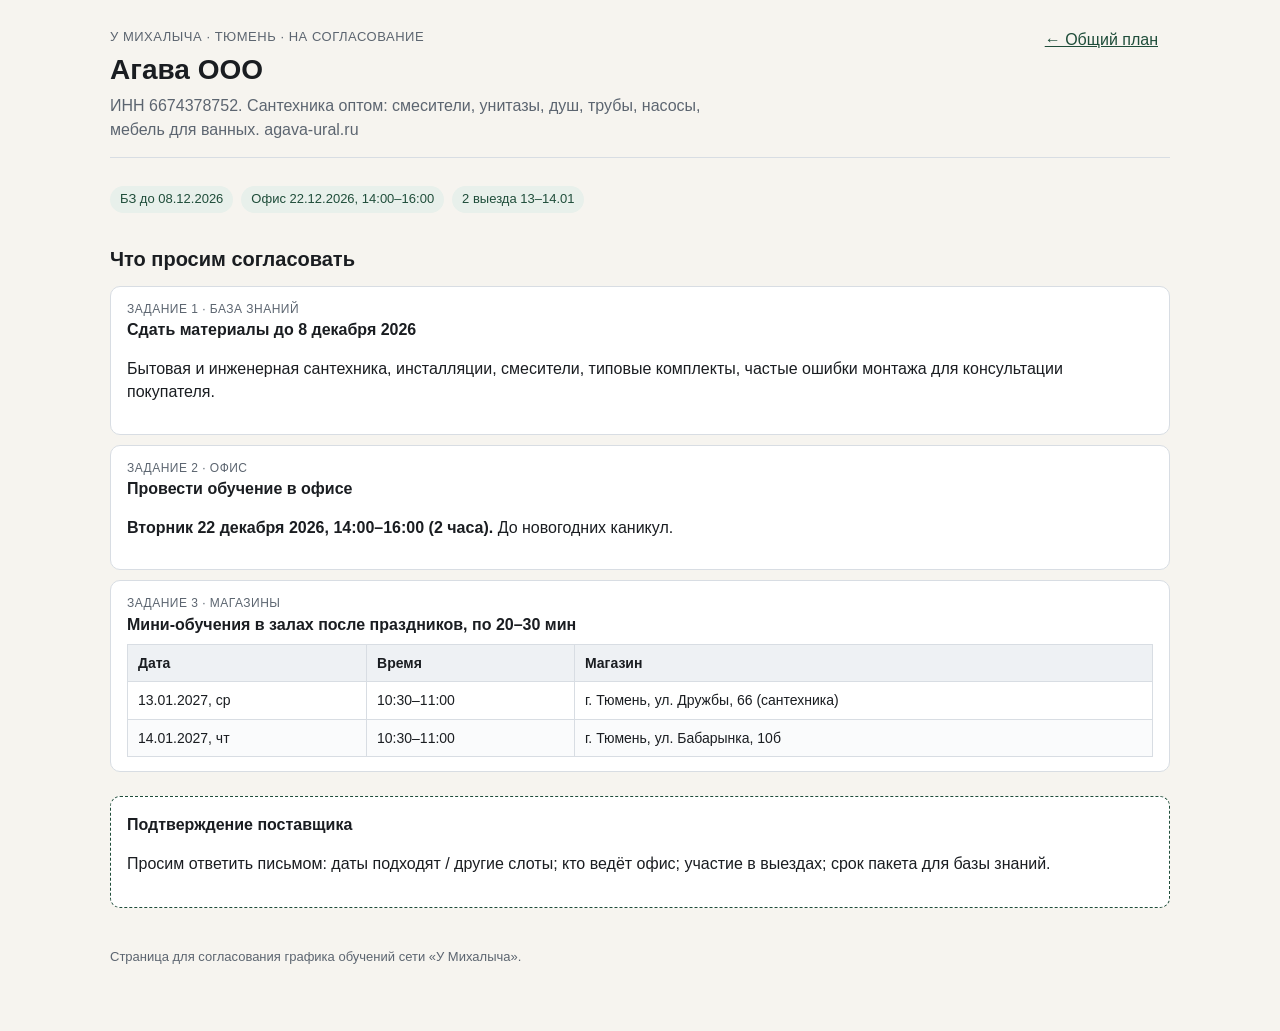
==== p/agava.html @ 8e2c7572 "Публикуем план обучений поставщиков для согласования. Общий календарь и отдельные страницы по каждой" ====
<!DOCTYPE html>
<html lang="ru">
<head>
  <meta charset="utf-8">
  <meta name="viewport" content="width=device-width, initial-scale=1">
  <title>На согласование — Агава</title>
  <link rel="stylesheet" href="../css/style.css">
</head>
<body>
  <div class="wrap">
    <header class="site">
      <div>
        <p class="brand">У Михалыча · Тюмень · на согласование</p>
        <h1>Агава ООО</h1>
        <p class="lede">ИНН 6674378752. Сантехника оптом: смесители, унитазы, душ, трубы, насосы, мебель для ванных. agava-ural.ru</p>
      </div>
      <nav><a href="../index.html">← Общий план</a></nav>
    </header>
    <div class="pills">
      <span class="pill">БЗ до 08.12.2026</span>
      <span class="pill">Офис 22.12.2026, 14:00–16:00</span>
      <span class="pill">2 выезда 13–14.01</span>
    </div>
    <h2>Что просим согласовать</h2>
    <div class="task">
      <div class="n">Задание 1 · база знаний</div>
      <h3>Сдать материалы до 8 декабря 2026</h3>
      <p>Бытовая и инженерная сантехника, инсталляции, смесители, типовые комплекты, частые ошибки монтажа для консультации покупателя.</p>
    </div>
    <div class="task">
      <div class="n">Задание 2 · офис</div>
      <h3>Провести обучение в офисе</h3>
      <p><strong>Вторник 22 декабря 2026, 14:00–16:00 (2 часа).</strong> До новогодних каникул.</p>
    </div>
    <div class="task">
      <div class="n">Задание 3 · магазины</div>
      <h3>Мини-обучения в залах после праздников, по 20–30 мин</h3>
      <table>
        <thead><tr><th>Дата</th><th>Время</th><th>Магазин</th></tr></thead>
        <tbody>
          <tr><td>13.01.2027, ср</td><td>10:30–11:00</td><td>г. Тюмень, ул. Дружбы, 66 (сантехника)</td></tr>
          <tr><td>14.01.2027, чт</td><td>10:30–11:00</td><td>г. Тюмень, ул. Бабарынка, 10б</td></tr>
        </tbody>
      </table>
    </div>
    <div class="ok">
      <h3>Подтверждение поставщика</h3>
      <p>Просим ответить письмом: даты подходят / другие слоты; кто ведёт офис; участие в выездах; срок пакета для базы знаний.</p>
    </div>
    <footer>Страница для согласования графика обучений сети «У Михалыча».</footer>
  </div>
</body>
</html>
---- css/style.css ----
:root {
  --ink: #1a1d21;
  --muted: #5c6570;
  --line: #d8dde3;
  --paper: #f6f4ef;
  --card: #fff;
  --accent: #1f4d3a;
  --accent-soft: #e8f0eb;
  --warn: #8a5a12;
}

* { box-sizing: border-box; }
html { scroll-behavior: smooth; }
body {
  margin: 0;
  font-family: "Segoe UI", "Noto Sans", Arial, sans-serif;
  color: var(--ink);
  background: var(--paper);
  line-height: 1.45;
}

a { color: var(--accent); }
a:hover { text-decoration: none; }

.wrap {
  max-width: 1100px;
  margin: 0 auto;
  padding: 28px 20px 64px;
}

header.site {
  display: flex;
  justify-content: space-between;
  align-items: flex-start;
  gap: 16px;
  margin-bottom: 28px;
  padding-bottom: 16px;
  border-bottom: 1px solid var(--line);
}

.brand {
  font-size: 13px;
  letter-spacing: 0.04em;
  text-transform: uppercase;
  color: var(--muted);
  margin: 0 0 6px;
}

h1 { margin: 0 0 8px; font-size: 28px; line-height: 1.2; }
h2 { margin: 32px 0 12px; font-size: 20px; }
h3 { margin: 0 0 8px; font-size: 16px; }

.lede { color: var(--muted); margin: 0; max-width: 70ch; }

.pills { display: flex; flex-wrap: wrap; gap: 8px; }
.pill {
  display: inline-block;
  background: var(--accent-soft);
  color: var(--accent);
  border-radius: 999px;
  padding: 4px 10px;
  font-size: 13px;
  text-decoration: none;
}

.stats {
  display: grid;
  grid-template-columns: repeat(4, 1fr);
  gap: 12px;
  margin: 24px 0;
}
.stat {
  background: var(--card);
  border: 1px solid var(--line);
  border-radius: 10px;
  padding: 14px 16px;
}
.stat b { display: block; font-size: 22px; }
.stat span { color: var(--muted); font-size: 13px; }

.note {
  background: var(--accent-soft);
  border-left: 3px solid var(--accent);
  padding: 12px 14px;
  border-radius: 0 8px 8px 0;
}

table {
  width: 100%;
  border-collapse: collapse;
  background: var(--card);
  font-size: 14px;
}
th, td {
  border: 1px solid var(--line);
  padding: 8px 10px;
  text-align: left;
  vertical-align: top;
}
th { background: #eef1f4; font-weight: 600; }
tr:nth-child(even) td { background: #fafbfc; }

.grid {
  display: grid;
  grid-template-columns: repeat(auto-fill, minmax(260px, 1fr));
  gap: 12px;
}
.card {
  background: var(--card);
  border: 1px solid var(--line);
  border-radius: 10px;
  padding: 14px 16px;
  text-decoration: none;
  color: inherit;
  display: block;
}
.card:hover { border-color: var(--accent); }
.card .meta { color: var(--muted); font-size: 13px; margin: 0 0 8px; }

.task {
  background: var(--card);
  border: 1px solid var(--line);
  border-radius: 10px;
  padding: 14px 16px;
  margin: 10px 0;
}
.task .n {
  font-size: 12px;
  text-transform: uppercase;
  letter-spacing: 0.04em;
  color: var(--muted);
}
.ok {
  margin-top: 24px;
  padding: 16px;
  border: 1px dashed var(--accent);
  border-radius: 10px;
  background: #fff;
}

footer {
  margin-top: 40px;
  color: var(--muted);
  font-size: 13px;
}

nav a { margin-right: 12px; }

@media (max-width: 800px) {
  .stats { grid-template-columns: 1fr 1fr; }
  header.site { flex-direction: column; }
}

@media print {
  body { background: #fff; }
  .wrap { max-width: none; padding: 0; }
  a { color: inherit; text-decoration: none; }
  .card, .task, .stat { break-inside: avoid; }
}
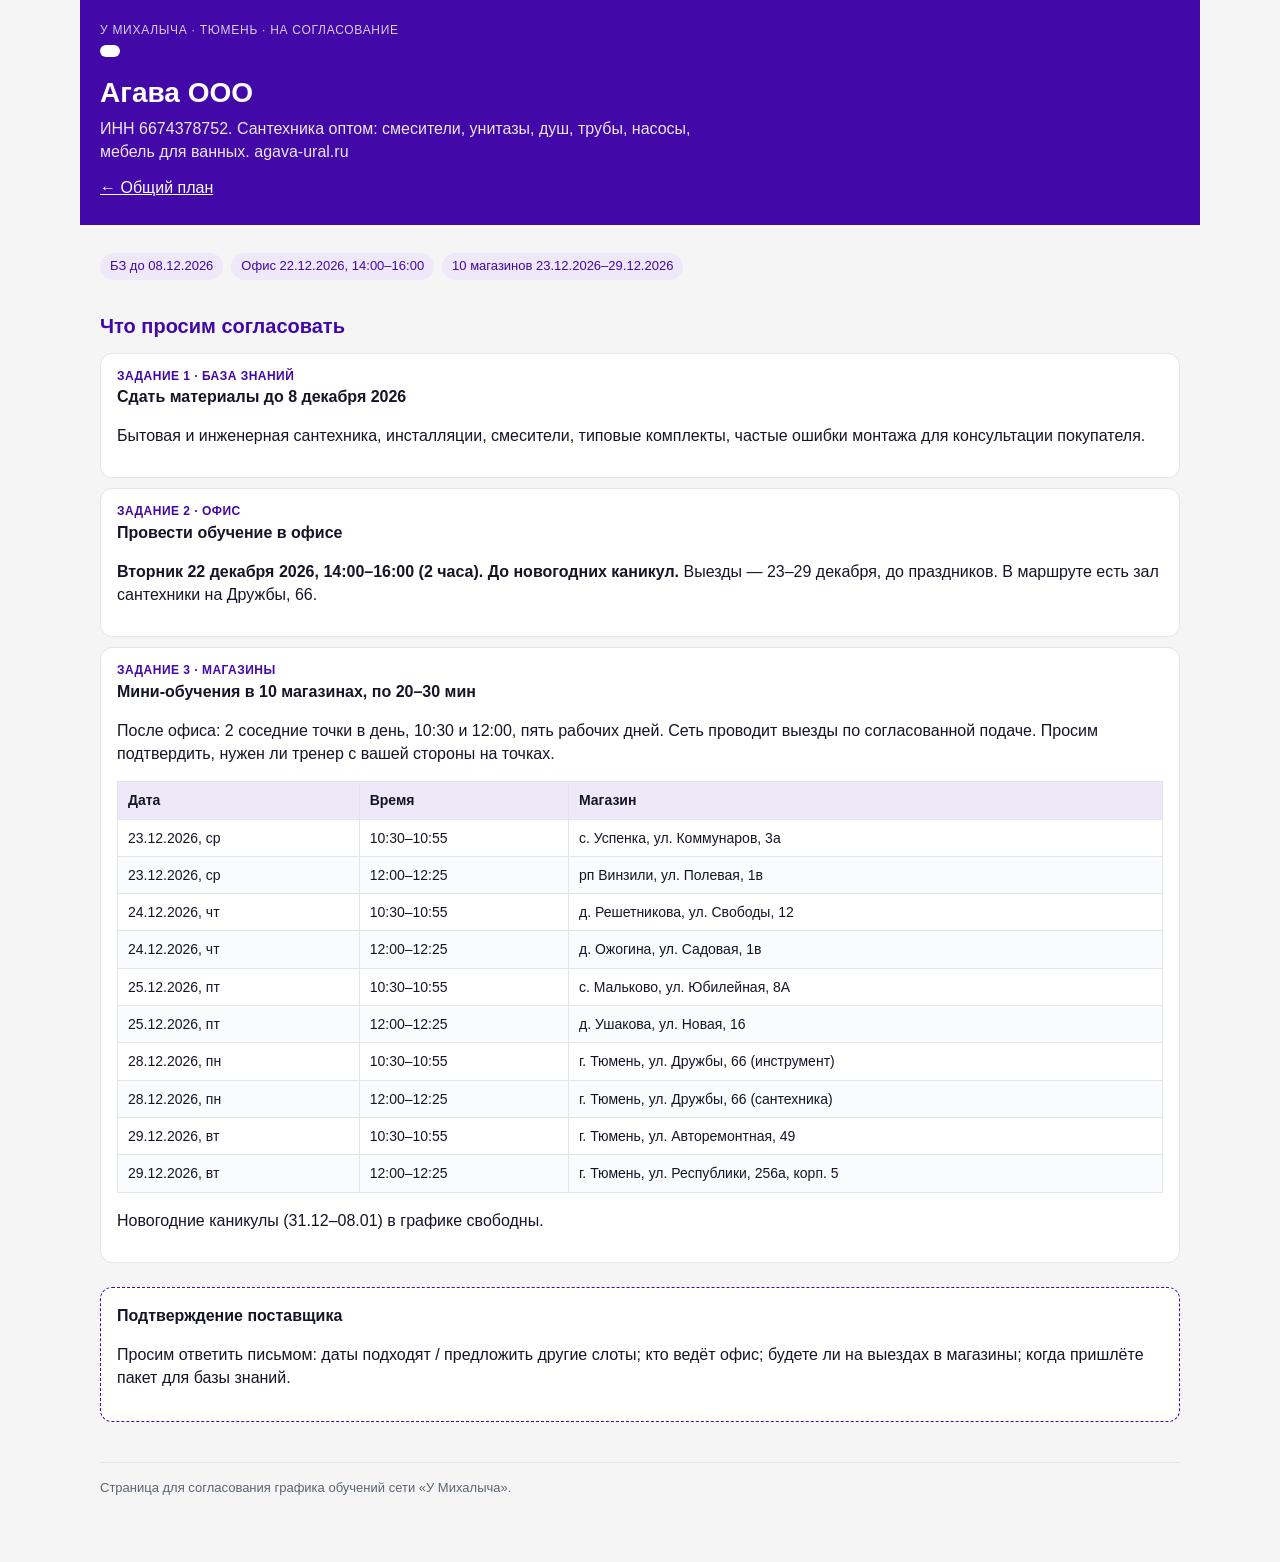
==== commit 73e2d64c: "Расширяем выезды: минимум 10 магазинов на каждого поставщика и брендовое оформление страниц. Co-auth" ====
--- a/p/agava.html
+++ b/p/agava.html
@@ -6,21 +6,22 @@
   <title>На согласование — Агава</title>
   <link rel="stylesheet" href="../css/style.css">
 </head>
-<body>
+<body class="theme-agava">
   <div class="wrap">
-    <header class="site">
-      <div>
-        <p class="brand">У Михалыча · Тюмень · на согласование</p>
-        <h1>Агава ООО</h1>
-        <p class="lede">ИНН 6674378752. Сантехника оптом: смесители, унитазы, душ, трубы, насосы, мебель для ванных. agava-ural.ru</p>
-      </div>
-      <nav><a href="../index.html">← Общий план</a></nav>
-    </header>
+    <div class="page-hero">
+      <p class="eyebrow">У Михалыча · Тюмень · на согласование</p>
+      <img class="logo-mark" src="../img/agava.svg" alt="">
+      <h1>Агава ООО</h1>
+      <p class="lede">ИНН 6674378752. Сантехника оптом: смесители, унитазы, душ, трубы, насосы, мебель для ванных. agava-ural.ru</p>
+      <p style="margin:12px 0 0"><a href="../index.html">← Общий план</a></p>
+    </div>
+
     <div class="pills">
       <span class="pill">БЗ до 08.12.2026</span>
       <span class="pill">Офис 22.12.2026, 14:00–16:00</span>
-      <span class="pill">2 выезда 13–14.01</span>
+      <span class="pill">10 магазинов 23.12.2026–29.12.2026</span>
     </div>
+
     <h2>Что просим согласовать</h2>
     <div class="task">
       <div class="n">Задание 1 · база знаний</div>
@@ -30,22 +31,33 @@
     <div class="task">
       <div class="n">Задание 2 · офис</div>
       <h3>Провести обучение в офисе</h3>
-      <p><strong>Вторник 22 декабря 2026, 14:00–16:00 (2 часа).</strong> До новогодних каникул.</p>
+      <p><strong>Вторник 22 декабря 2026, 14:00–16:00 (2 часа). До новогодних каникул.</strong> Выезды — 23–29 декабря, до праздников. В маршруте есть зал сантехники на Дружбы, 66.</p>
     </div>
     <div class="task">
       <div class="n">Задание 3 · магазины</div>
-      <h3>Мини-обучения в залах после праздников, по 20–30 мин</h3>
+      <h3>Мини-обучения в 10 магазинах, по 20–30 мин</h3>
+      <p>После офиса: 2 соседние точки в день, 10:30 и 12:00, пять рабочих дней. Сеть проводит выезды по согласованной подаче. Просим подтвердить, нужен ли тренер с вашей стороны на точках.</p>
       <table>
         <thead><tr><th>Дата</th><th>Время</th><th>Магазин</th></tr></thead>
         <tbody>
-          <tr><td>13.01.2027, ср</td><td>10:30–11:00</td><td>г. Тюмень, ул. Дружбы, 66 (сантехника)</td></tr>
-          <tr><td>14.01.2027, чт</td><td>10:30–11:00</td><td>г. Тюмень, ул. Бабарынка, 10б</td></tr>
+          <tr><td>23.12.2026, ср</td><td>10:30–10:55</td><td>с. Успенка, ул. Коммунаров, 3а</td></tr>
+          <tr><td>23.12.2026, ср</td><td>12:00–12:25</td><td>рп Винзили, ул. Полевая, 1в</td></tr>
+          <tr><td>24.12.2026, чт</td><td>10:30–10:55</td><td>д. Решетникова, ул. Свободы, 12</td></tr>
+          <tr><td>24.12.2026, чт</td><td>12:00–12:25</td><td>д. Ожогина, ул. Садовая, 1в</td></tr>
+          <tr><td>25.12.2026, пт</td><td>10:30–10:55</td><td>с. Мальково, ул. Юбилейная, 8А</td></tr>
+          <tr><td>25.12.2026, пт</td><td>12:00–12:25</td><td>д. Ушакова, ул. Новая, 16</td></tr>
+          <tr><td>28.12.2026, пн</td><td>10:30–10:55</td><td>г. Тюмень, ул. Дружбы, 66 (инструмент)</td></tr>
+          <tr><td>28.12.2026, пн</td><td>12:00–12:25</td><td>г. Тюмень, ул. Дружбы, 66 (сантехника)</td></tr>
+          <tr><td>29.12.2026, вт</td><td>10:30–10:55</td><td>г. Тюмень, ул. Авторемонтная, 49</td></tr>
+          <tr><td>29.12.2026, вт</td><td>12:00–12:25</td><td>г. Тюмень, ул. Республики, 256а, корп. 5</td></tr>
         </tbody>
       </table>
+      <p>Новогодние каникулы (31.12–08.01) в графике свободны.</p>
     </div>
+
     <div class="ok">
       <h3>Подтверждение поставщика</h3>
-      <p>Просим ответить письмом: даты подходят / другие слоты; кто ведёт офис; участие в выездах; срок пакета для базы знаний.</p>
+      <p>Просим ответить письмом: даты подходят / предложить другие слоты; кто ведёт офис; будете ли на выездах в магазины; когда пришлёте пакет для базы знаний.</p>
     </div>
     <footer>Страница для согласования графика обучений сети «У Михалыча».</footer>
   </div>
--- a/css/style.css
+++ b/css/style.css
@@ -1,12 +1,17 @@
 :root {
-  --ink: #1a1d21;
+  --um-purple: #4208a8;
+  --um-green: #33b062;
+  --um-orange: #fd6114;
+  --ink: #151528;
   --muted: #5c6570;
-  --line: #d8dde3;
-  --paper: #f6f4ef;
+  --line: #e2e5ea;
+  --paper: #f5f5f6;
   --card: #fff;
-  --accent: #1f4d3a;
-  --accent-soft: #e8f0eb;
-  --warn: #8a5a12;
+  --brand: #4208a8;
+  --brand-2: #33b062;
+  --brand-ink: #151528;
+  --brand-soft: #eee8f8;
+  --header-fg: #fff;
 }
 
 * { box-sizing: border-box; }
@@ -19,13 +24,35 @@
   line-height: 1.45;
 }
 
-a { color: var(--accent); }
+a { color: var(--brand); }
 a:hover { text-decoration: none; }
 
 .wrap {
-  max-width: 1100px;
+  max-width: 1120px;
   margin: 0 auto;
-  padding: 28px 20px 64px;
+  padding: 0 20px 64px;
+}
+
+.topbar {
+  background: var(--um-purple);
+  color: #fff;
+  margin: 0 -20px 28px;
+  padding: 16px 20px;
+  display: flex;
+  justify-content: space-between;
+  align-items: center;
+  gap: 16px;
+}
+.topbar a { color: #fff; }
+.topbar .logo {
+  height: 44px;
+  width: auto;
+  display: block;
+}
+.topbar .tag {
+  font-size: 13px;
+  opacity: 0.9;
+  text-align: right;
 }
 
 header.site {
@@ -33,30 +60,40 @@
   justify-content: space-between;
   align-items: flex-start;
   gap: 16px;
-  margin-bottom: 28px;
-  padding-bottom: 16px;
-  border-bottom: 1px solid var(--line);
-}
-
-.brand {
-  font-size: 13px;
-  letter-spacing: 0.04em;
+  margin-bottom: 24px;
+}
+
+.brand-row {
+  display: flex;
+  align-items: center;
+  gap: 16px;
+  margin-bottom: 10px;
+}
+.brand-row img, .brand-row svg {
+  height: 44px;
+  width: auto;
+  max-width: 280px;
+  display: block;
+}
+.eyebrow {
+  font-size: 12px;
+  letter-spacing: 0.06em;
   text-transform: uppercase;
   color: var(--muted);
   margin: 0 0 6px;
 }
 
 h1 { margin: 0 0 8px; font-size: 28px; line-height: 1.2; }
-h2 { margin: 32px 0 12px; font-size: 20px; }
+h2 { margin: 32px 0 12px; font-size: 20px; color: var(--brand); }
 h3 { margin: 0 0 8px; font-size: 16px; }
 
-.lede { color: var(--muted); margin: 0; max-width: 70ch; }
+.lede { color: var(--muted); margin: 0; max-width: 72ch; }
 
 .pills { display: flex; flex-wrap: wrap; gap: 8px; }
 .pill {
   display: inline-block;
-  background: var(--accent-soft);
-  color: var(--accent);
+  background: var(--brand-soft);
+  color: var(--brand);
   border-radius: 999px;
   padding: 4px 10px;
   font-size: 13px;
@@ -72,15 +109,16 @@
 .stat {
   background: var(--card);
   border: 1px solid var(--line);
-  border-radius: 10px;
+  border-radius: 12px;
   padding: 14px 16px;
-}
-.stat b { display: block; font-size: 22px; }
+  border-top: 3px solid var(--um-green);
+}
+.stat b { display: block; font-size: 22px; color: var(--um-purple); }
 .stat span { color: var(--muted); font-size: 13px; }
 
 .note {
-  background: var(--accent-soft);
-  border-left: 3px solid var(--accent);
+  background: var(--brand-soft);
+  border-left: 4px solid var(--brand);
   padding: 12px 14px;
   border-radius: 0 8px 8px 0;
 }
@@ -97,7 +135,7 @@
   text-align: left;
   vertical-align: top;
 }
-th { background: #eef1f4; font-weight: 600; }
+th { background: var(--brand-soft); font-weight: 600; color: var(--brand-ink); }
 tr:nth-child(even) td { background: #fafbfc; }
 
 .grid {
@@ -108,19 +146,21 @@
 .card {
   background: var(--card);
   border: 1px solid var(--line);
-  border-radius: 10px;
+  border-radius: 12px;
   padding: 14px 16px;
   text-decoration: none;
   color: inherit;
   display: block;
-}
-.card:hover { border-color: var(--accent); }
+  border-top: 3px solid var(--um-green);
+}
+.card:hover { border-color: var(--um-purple); box-shadow: 0 6px 18px rgba(66, 8, 168, 0.08); }
 .card .meta { color: var(--muted); font-size: 13px; margin: 0 0 8px; }
+.card h3 { color: var(--um-purple); }
 
 .task {
   background: var(--card);
   border: 1px solid var(--line);
-  border-radius: 10px;
+  border-radius: 12px;
   padding: 14px 16px;
   margin: 10px 0;
 }
@@ -128,13 +168,14 @@
   font-size: 12px;
   text-transform: uppercase;
   letter-spacing: 0.04em;
-  color: var(--muted);
+  color: var(--brand);
+  font-weight: 600;
 }
 .ok {
   margin-top: 24px;
   padding: 16px;
-  border: 1px dashed var(--accent);
-  border-radius: 10px;
+  border: 1px dashed var(--brand);
+  border-radius: 12px;
   background: #fff;
 }
 
@@ -142,18 +183,60 @@
   margin-top: 40px;
   color: var(--muted);
   font-size: 13px;
+  padding-top: 16px;
+  border-top: 1px solid var(--line);
 }
 
 nav a { margin-right: 12px; }
+
+/* Supplier themes */
+body.theme-greenworks { --brand: #00A651; --brand-2: #003D2C; --brand-soft: #e5f6ee; }
+body.theme-tikkurila { --brand: #C93F37; --brand-2: #303136; --brand-soft: #f8eceb; }
+body.theme-knipex { --brand: #CC2229; --brand-2: #1a365d; --brand-soft: #f8e8e9; }
+body.theme-dulux { --brand: #1F1E70; --brand-2: #2aa3d9; --brand-soft: #e8eaf6; }
+body.theme-trio { --brand: #E87722; --brand-2: #1A1A1A; --brand-soft: #f8eee6; }
+body.theme-esab { --brand: #111111; --brand-2: #F8EE00; --brand-soft: #f4f4e6; }
+body.theme-arrows { --brand: #4208a8; --brand-2: #33b062; --brand-soft: #eee8f8; }
+body.theme-agava { --brand: #4208a8; --brand-2: #33b062; --brand-soft: #eee8f8; }
+body.theme-rusgeocom { --brand: #4208a8; --brand-2: #33b062; --brand-soft: #eee8f8; }
+body.theme-elbin { --brand: #4208a8; --brand-2: #33b062; --brand-soft: #eee8f8; }
+body.theme-onemoto { --brand: #111111; --brand-2: #F5C518; --brand-soft: #f7f3e0; }
+
+body.theme-esab h2, body.theme-onemoto h2 { color: var(--brand); }
+body.theme-esab .pill { background: #111; color: #F8EE00; }
+body.theme-onemoto .pill { background: #111; color: #F5C518; }
+
+.page-hero {
+  background: var(--brand);
+  color: #fff;
+  margin: 0 -20px 28px;
+  padding: 22px 20px 26px;
+}
+.page-hero a { color: #fff; }
+.page-hero .eyebrow { color: rgba(255,255,255,.8); }
+.page-hero .lede { color: rgba(255,255,255,.9); }
+.page-hero h1 { color: #fff; }
+.page-hero .logo-mark {
+  height: 48px;
+  max-width: 320px;
+  width: auto;
+  background: #fff;
+  border-radius: 8px;
+  padding: 6px 10px;
+  margin-bottom: 12px;
+}
+.page-hero.dark-logo .logo-mark { background: #111; }
 
 @media (max-width: 800px) {
   .stats { grid-template-columns: 1fr 1fr; }
-  header.site { flex-direction: column; }
+  header.site, .topbar { flex-direction: column; align-items: flex-start; }
+  .topbar .tag { text-align: left; }
 }
 
 @media print {
   body { background: #fff; }
   .wrap { max-width: none; padding: 0; }
+  .topbar, .page-hero { margin: 0 0 16px; }
   a { color: inherit; text-decoration: none; }
   .card, .task, .stat { break-inside: avoid; }
 }
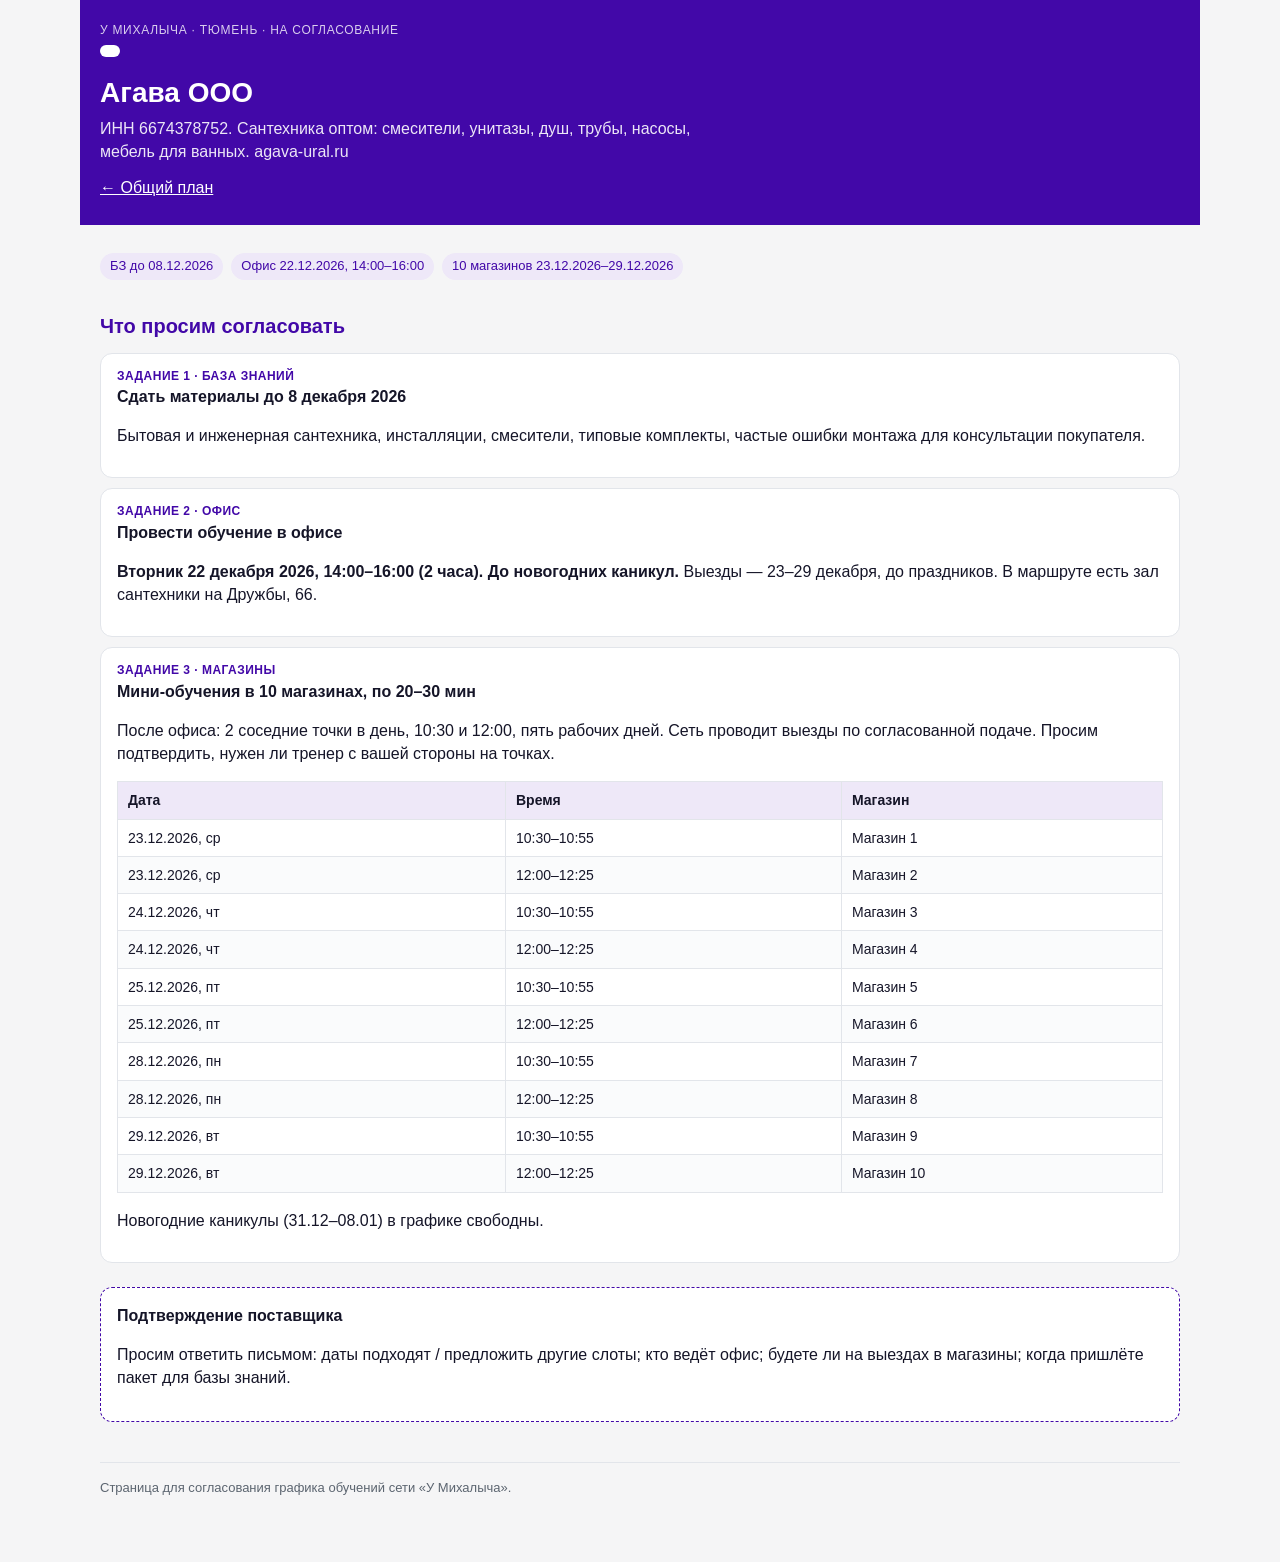
==== commit 4cfafe39: "Скрываем адреса магазинов в графиках и убираем календарь выездов с общей страницы. Co-authored-by: C" ====
--- a/p/agava.html
+++ b/p/agava.html
@@ -40,16 +40,16 @@
       <table>
         <thead><tr><th>Дата</th><th>Время</th><th>Магазин</th></tr></thead>
         <tbody>
-          <tr><td>23.12.2026, ср</td><td>10:30–10:55</td><td>с. Успенка, ул. Коммунаров, 3а</td></tr>
-          <tr><td>23.12.2026, ср</td><td>12:00–12:25</td><td>рп Винзили, ул. Полевая, 1в</td></tr>
-          <tr><td>24.12.2026, чт</td><td>10:30–10:55</td><td>д. Решетникова, ул. Свободы, 12</td></tr>
-          <tr><td>24.12.2026, чт</td><td>12:00–12:25</td><td>д. Ожогина, ул. Садовая, 1в</td></tr>
-          <tr><td>25.12.2026, пт</td><td>10:30–10:55</td><td>с. Мальково, ул. Юбилейная, 8А</td></tr>
-          <tr><td>25.12.2026, пт</td><td>12:00–12:25</td><td>д. Ушакова, ул. Новая, 16</td></tr>
-          <tr><td>28.12.2026, пн</td><td>10:30–10:55</td><td>г. Тюмень, ул. Дружбы, 66 (инструмент)</td></tr>
-          <tr><td>28.12.2026, пн</td><td>12:00–12:25</td><td>г. Тюмень, ул. Дружбы, 66 (сантехника)</td></tr>
-          <tr><td>29.12.2026, вт</td><td>10:30–10:55</td><td>г. Тюмень, ул. Авторемонтная, 49</td></tr>
-          <tr><td>29.12.2026, вт</td><td>12:00–12:25</td><td>г. Тюмень, ул. Республики, 256а, корп. 5</td></tr>
+          <tr><td>23.12.2026, ср</td><td>10:30–10:55</td><td>Магазин 1</td></tr>
+          <tr><td>23.12.2026, ср</td><td>12:00–12:25</td><td>Магазин 2</td></tr>
+          <tr><td>24.12.2026, чт</td><td>10:30–10:55</td><td>Магазин 3</td></tr>
+          <tr><td>24.12.2026, чт</td><td>12:00–12:25</td><td>Магазин 4</td></tr>
+          <tr><td>25.12.2026, пт</td><td>10:30–10:55</td><td>Магазин 5</td></tr>
+          <tr><td>25.12.2026, пт</td><td>12:00–12:25</td><td>Магазин 6</td></tr>
+          <tr><td>28.12.2026, пн</td><td>10:30–10:55</td><td>Магазин 7</td></tr>
+          <tr><td>28.12.2026, пн</td><td>12:00–12:25</td><td>Магазин 8</td></tr>
+          <tr><td>29.12.2026, вт</td><td>10:30–10:55</td><td>Магазин 9</td></tr>
+          <tr><td>29.12.2026, вт</td><td>12:00–12:25</td><td>Магазин 10</td></tr>
         </tbody>
       </table>
       <p>Новогодние каникулы (31.12–08.01) в графике свободны.</p>
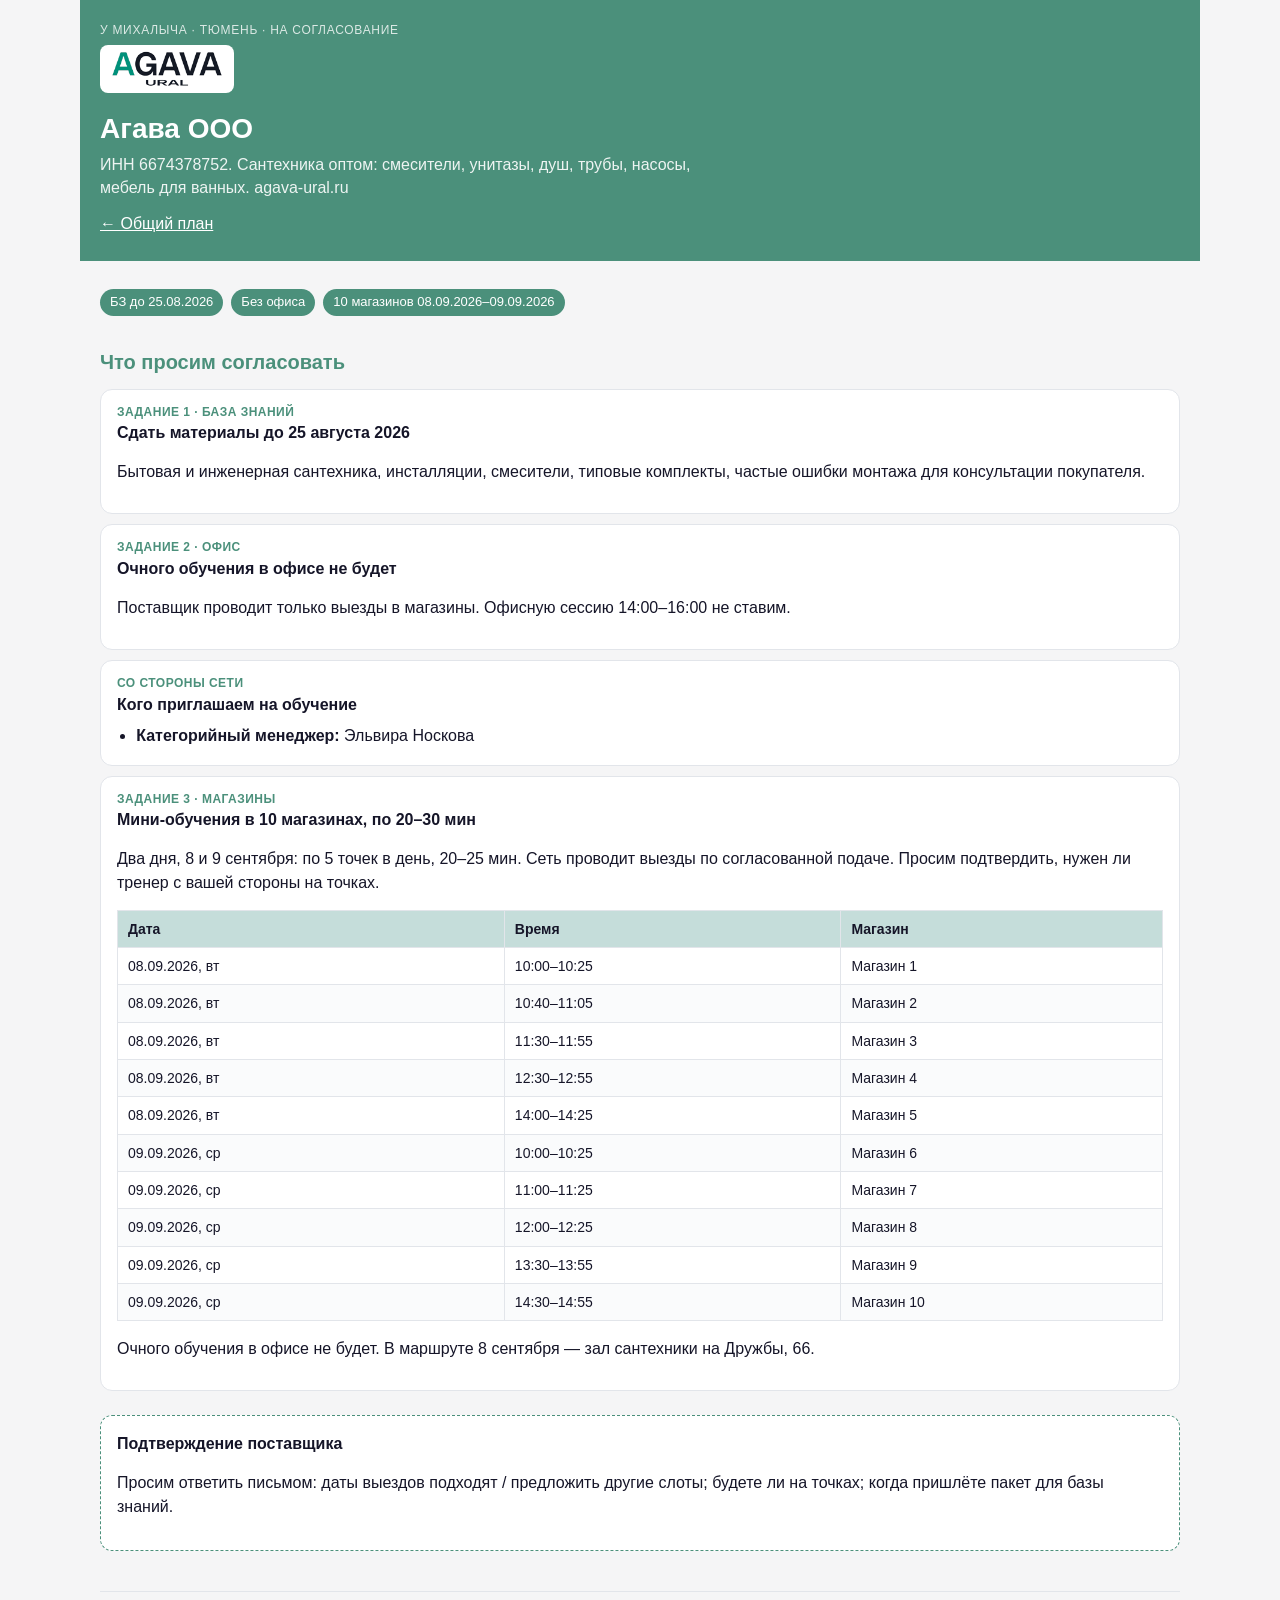
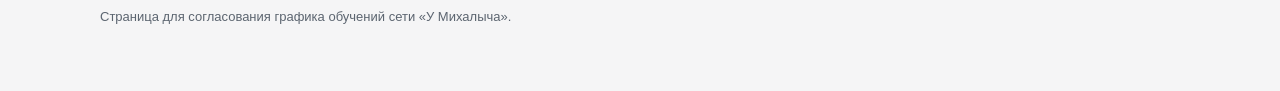
==== commit 3cff8159: "Оформляем Агаву в цветах agava-ural.ru: выезды 8–9 сентября без офиса. Co-authored-by: Cursor <curso" ====
--- a/p/agava.html
+++ b/p/agava.html
@@ -10,54 +10,61 @@
   <div class="wrap">
     <div class="page-hero">
       <p class="eyebrow">У Михалыча · Тюмень · на согласование</p>
-      <img class="logo-mark" src="../img/agava.svg" alt="">
+      <img class="logo-mark" src="../img/agava.png" alt="">
       <h1>Агава ООО</h1>
       <p class="lede">ИНН 6674378752. Сантехника оптом: смесители, унитазы, душ, трубы, насосы, мебель для ванных. agava-ural.ru</p>
       <p style="margin:12px 0 0"><a href="../index.html">← Общий план</a></p>
     </div>
 
     <div class="pills">
-      <span class="pill">БЗ до 08.12.2026</span>
-      <span class="pill">Офис 22.12.2026, 14:00–16:00</span>
-      <span class="pill">10 магазинов 23.12.2026–29.12.2026</span>
+      <span class="pill">БЗ до 25.08.2026</span>
+      <span class="pill">Без офиса</span>
+      <span class="pill">10 магазинов 08.09.2026–09.09.2026</span>
     </div>
 
     <h2>Что просим согласовать</h2>
     <div class="task">
       <div class="n">Задание 1 · база знаний</div>
-      <h3>Сдать материалы до 8 декабря 2026</h3>
+      <h3>Сдать материалы до 25 августа 2026</h3>
       <p>Бытовая и инженерная сантехника, инсталляции, смесители, типовые комплекты, частые ошибки монтажа для консультации покупателя.</p>
     </div>
     <div class="task">
       <div class="n">Задание 2 · офис</div>
-      <h3>Провести обучение в офисе</h3>
-      <p><strong>Вторник 22 декабря 2026, 14:00–16:00 (2 часа). До новогодних каникул.</strong> Выезды — 23–29 декабря, до праздников. В маршруте есть зал сантехники на Дружбы, 66.</p>
+      <h3>Очного обучения в офисе не будет</h3>
+      <p>Поставщик проводит только выезды в магазины. Офисную сессию 14:00–16:00 не ставим.</p>
+    </div>
+    <div class="task">
+      <div class="n">Со стороны сети</div>
+      <h3>Кого приглашаем на обучение</h3>
+      <ul class="invitees">
+          <li><strong>Категорийный менеджер:</strong> Эльвира Носкова</li>
+      </ul>
     </div>
     <div class="task">
       <div class="n">Задание 3 · магазины</div>
       <h3>Мини-обучения в 10 магазинах, по 20–30 мин</h3>
-      <p>После офиса: 2 соседние точки в день, 10:30 и 12:00, пять рабочих дней. Сеть проводит выезды по согласованной подаче. Просим подтвердить, нужен ли тренер с вашей стороны на точках.</p>
+      <p>Два дня, 8 и 9 сентября: по 5 точек в день, 20–25 мин. Сеть проводит выезды по согласованной подаче. Просим подтвердить, нужен ли тренер с вашей стороны на точках.</p>
       <table>
         <thead><tr><th>Дата</th><th>Время</th><th>Магазин</th></tr></thead>
         <tbody>
-          <tr><td>23.12.2026, ср</td><td>10:30–10:55</td><td>Магазин 1</td></tr>
-          <tr><td>23.12.2026, ср</td><td>12:00–12:25</td><td>Магазин 2</td></tr>
-          <tr><td>24.12.2026, чт</td><td>10:30–10:55</td><td>Магазин 3</td></tr>
-          <tr><td>24.12.2026, чт</td><td>12:00–12:25</td><td>Магазин 4</td></tr>
-          <tr><td>25.12.2026, пт</td><td>10:30–10:55</td><td>Магазин 5</td></tr>
-          <tr><td>25.12.2026, пт</td><td>12:00–12:25</td><td>Магазин 6</td></tr>
-          <tr><td>28.12.2026, пн</td><td>10:30–10:55</td><td>Магазин 7</td></tr>
-          <tr><td>28.12.2026, пн</td><td>12:00–12:25</td><td>Магазин 8</td></tr>
-          <tr><td>29.12.2026, вт</td><td>10:30–10:55</td><td>Магазин 9</td></tr>
-          <tr><td>29.12.2026, вт</td><td>12:00–12:25</td><td>Магазин 10</td></tr>
+          <tr><td>08.09.2026, вт</td><td>10:00–10:25</td><td>Магазин 1</td></tr>
+          <tr><td>08.09.2026, вт</td><td>10:40–11:05</td><td>Магазин 2</td></tr>
+          <tr><td>08.09.2026, вт</td><td>11:30–11:55</td><td>Магазин 3</td></tr>
+          <tr><td>08.09.2026, вт</td><td>12:30–12:55</td><td>Магазин 4</td></tr>
+          <tr><td>08.09.2026, вт</td><td>14:00–14:25</td><td>Магазин 5</td></tr>
+          <tr><td>09.09.2026, ср</td><td>10:00–10:25</td><td>Магазин 6</td></tr>
+          <tr><td>09.09.2026, ср</td><td>11:00–11:25</td><td>Магазин 7</td></tr>
+          <tr><td>09.09.2026, ср</td><td>12:00–12:25</td><td>Магазин 8</td></tr>
+          <tr><td>09.09.2026, ср</td><td>13:30–13:55</td><td>Магазин 9</td></tr>
+          <tr><td>09.09.2026, ср</td><td>14:30–14:55</td><td>Магазин 10</td></tr>
         </tbody>
       </table>
-      <p>Новогодние каникулы (31.12–08.01) в графике свободны.</p>
+      <p>Очного обучения в офисе не будет. В маршруте 8 сентября — зал сантехники на Дружбы, 66.</p>
     </div>
 
     <div class="ok">
       <h3>Подтверждение поставщика</h3>
-      <p>Просим ответить письмом: даты подходят / предложить другие слоты; кто ведёт офис; будете ли на выездах в магазины; когда пришлёте пакет для базы знаний.</p>
+      <p>Просим ответить письмом: даты выездов подходят / предложить другие слоты; будете ли на точках; когда пришлёте пакет для базы знаний.</p>
     </div>
     <footer>Страница для согласования графика обучений сети «У Михалыча».</footer>
   </div>
--- a/css/style.css
+++ b/css/style.css
@@ -1,6 +1,5 @@
 :root {
   --um-purple: #4208a8;
-  --um-green: #33b062;
   --um-orange: #fd6114;
   --ink: #151528;
   --muted: #5c6570;
@@ -8,7 +7,7 @@
   --paper: #f5f5f6;
   --card: #fff;
   --brand: #4208a8;
-  --brand-2: #33b062;
+  --brand-2: #fd6114;
   --brand-ink: #151528;
   --brand-soft: #eee8f8;
   --header-fg: #fff;
@@ -34,24 +33,26 @@
 }
 
 .topbar {
-  background: var(--um-purple);
-  color: #fff;
+  background: #fff;
+  color: var(--ink);
   margin: 0 -20px 28px;
-  padding: 16px 20px;
+  padding: 18px 20px;
   display: flex;
   justify-content: space-between;
   align-items: center;
   gap: 16px;
-}
-.topbar a { color: #fff; }
+  border-bottom: 1px solid var(--line);
+}
+.topbar a { color: var(--um-purple); }
 .topbar .logo {
-  height: 44px;
+  height: 56px;
   width: auto;
+  max-width: min(420px, 70vw);
   display: block;
 }
 .topbar .tag {
   font-size: 13px;
-  opacity: 0.9;
+  color: var(--muted);
   text-align: right;
 }
 
@@ -111,7 +112,7 @@
   border: 1px solid var(--line);
   border-radius: 12px;
   padding: 14px 16px;
-  border-top: 3px solid var(--um-green);
+  border-top: 3px solid var(--um-purple);
 }
 .stat b { display: block; font-size: 22px; color: var(--um-purple); }
 .stat span { color: var(--muted); font-size: 13px; }
@@ -151,7 +152,7 @@
   text-decoration: none;
   color: inherit;
   display: block;
-  border-top: 3px solid var(--um-green);
+  border-top: 3px solid var(--um-purple);
 }
 .card:hover { border-color: var(--um-purple); box-shadow: 0 6px 18px rgba(66, 8, 168, 0.08); }
 .card .meta { color: var(--muted); font-size: 13px; margin: 0 0 8px; }
@@ -196,15 +197,34 @@
 body.theme-dulux { --brand: #1F1E70; --brand-2: #2aa3d9; --brand-soft: #e8eaf6; }
 body.theme-trio { --brand: #E87722; --brand-2: #1A1A1A; --brand-soft: #f8eee6; }
 body.theme-esab { --brand: #111111; --brand-2: #F8EE00; --brand-soft: #f4f4e6; }
-body.theme-arrows { --brand: #4208a8; --brand-2: #33b062; --brand-soft: #eee8f8; }
-body.theme-agava { --brand: #4208a8; --brand-2: #33b062; --brand-soft: #eee8f8; }
-body.theme-rusgeocom { --brand: #4208a8; --brand-2: #33b062; --brand-soft: #eee8f8; }
-body.theme-elbin { --brand: #4208a8; --brand-2: #33b062; --brand-soft: #eee8f8; }
-body.theme-onemoto { --brand: #111111; --brand-2: #F5C518; --brand-soft: #f7f3e0; }
-
-body.theme-esab h2, body.theme-onemoto h2 { color: var(--brand); }
+body.theme-arrows { --brand: #327DAD; --brand-2: #3f4448; --brand-soft: #e8f4fb; }
+body.theme-agava { --brand: #4b907b; --brand-2: #151A25; --brand-soft: #c5ddda; }
+body.theme-rusgeocom { --brand: #1C77C3; --brand-2: #62b7ff; --brand-soft: #e7f3fc; }
+body.theme-elbin { --brand: #111111; --brand-2: #ffd546; --brand-soft: #fff8d6; }
+body.theme-n1tools { --brand: #e30613; --brand-2: #1d1d1b; --brand-soft: #fce8ea; }
+body.theme-txt { --brand: #0B7191; --brand-2: #FB5914; --brand-soft: #e5f3f6; }
+
+body.theme-esab h2 { color: var(--brand); }
 body.theme-esab .pill { background: #111; color: #F8EE00; }
-body.theme-onemoto .pill { background: #111; color: #F5C518; }
+body.theme-n1tools .pill { background: #e30613; color: #fff; }
+body.theme-arrows .pill { background: #327DAD; color: #fff; }
+body.theme-rusgeocom .pill { background: #1C77C3; color: #fff; }
+body.theme-elbin .pill { background: #ffd546; color: #111; }
+body.theme-elbin .page-hero .logo-mark { background: #ffd546; }
+body.theme-txt .pill { background: #0B7191; color: #fff; }
+body.theme-agava .pill { background: #4b907b; color: #fff; }
+
+.invitees {
+  margin: 8px 0 0;
+  padding-left: 1.2em;
+}
+.invitees li { margin: 4px 0; }
+.card .invitee,
+.card .contact {
+  margin: 8px 0 0;
+  font-size: 13px;
+  color: var(--muted);
+}
 
 .page-hero {
   background: var(--brand);
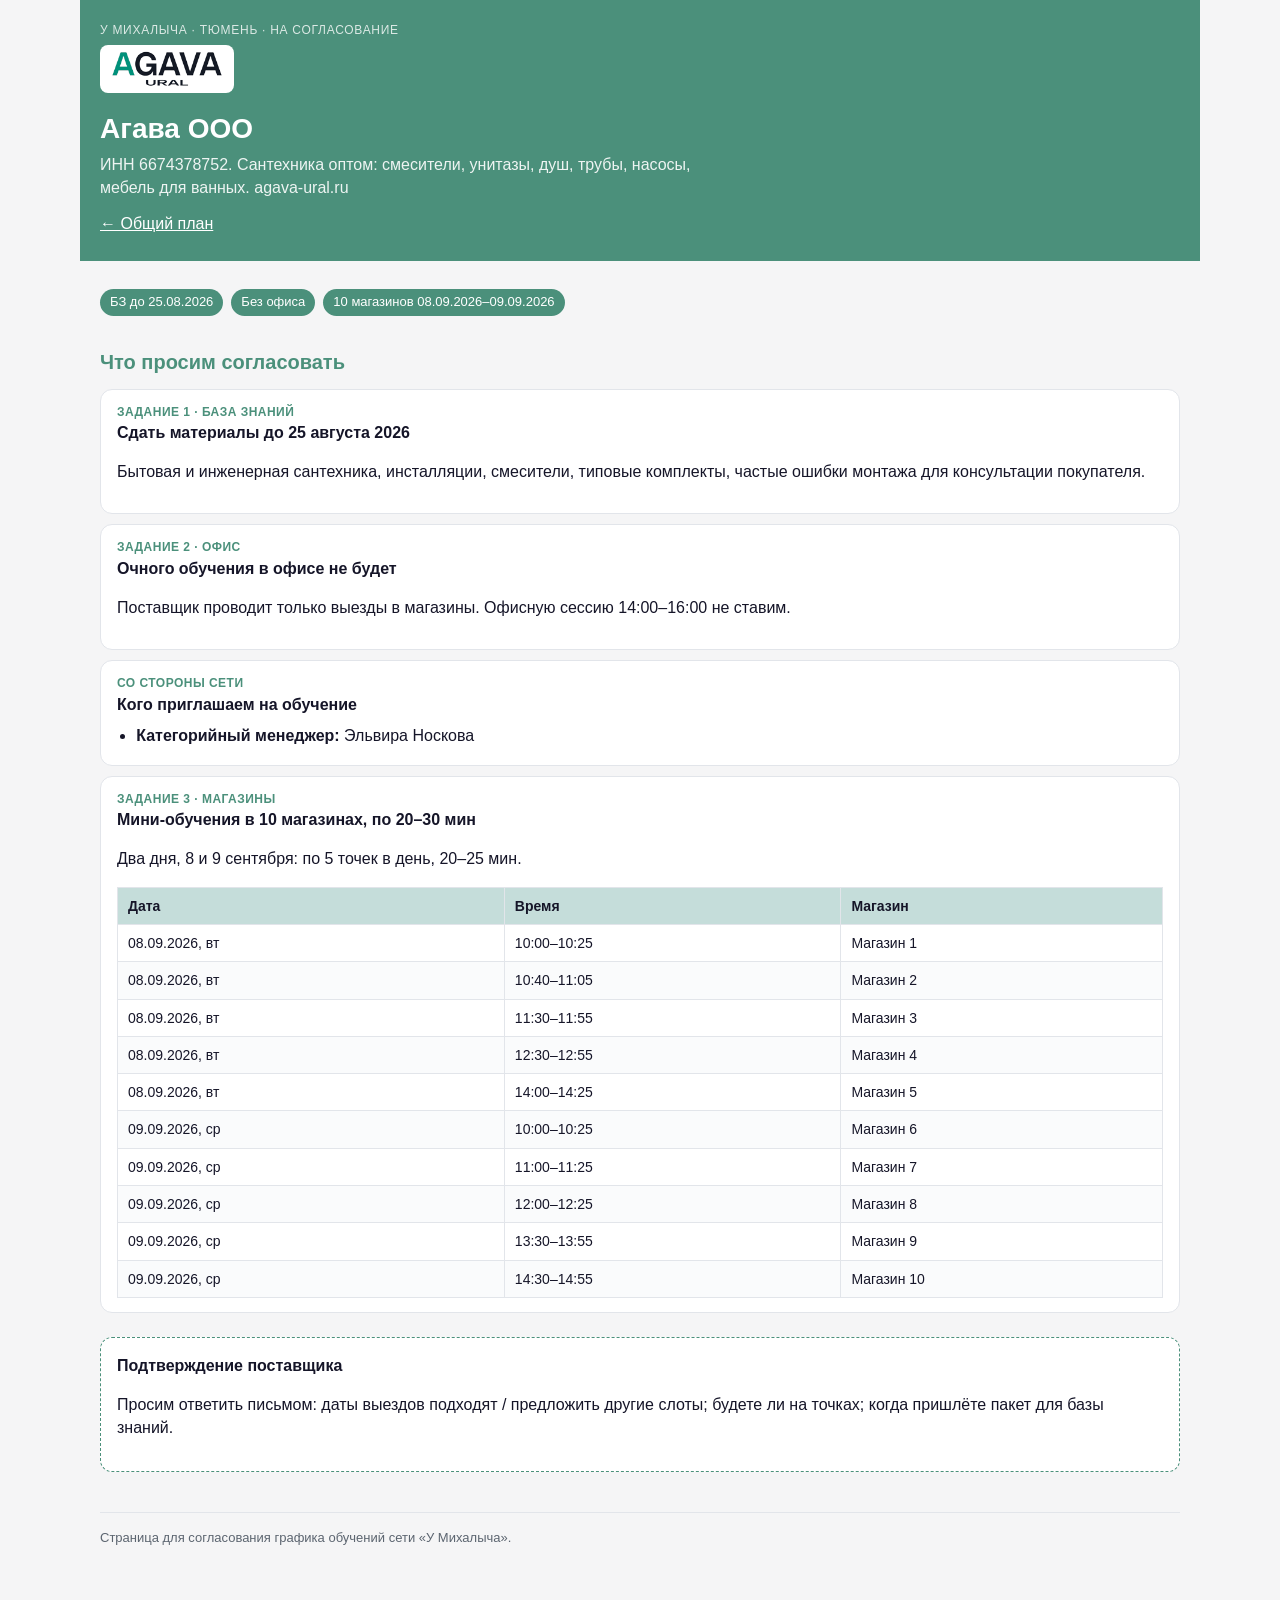
==== commit 00eca2fb: "Убираем с страницы Агавы лишние формулировки про тренера и адрес Дружбы. Co-authored-by: Cursor <cur" ====
--- a/p/agava.html
+++ b/p/agava.html
@@ -43,7 +43,7 @@
     <div class="task">
       <div class="n">Задание 3 · магазины</div>
       <h3>Мини-обучения в 10 магазинах, по 20–30 мин</h3>
-      <p>Два дня, 8 и 9 сентября: по 5 точек в день, 20–25 мин. Сеть проводит выезды по согласованной подаче. Просим подтвердить, нужен ли тренер с вашей стороны на точках.</p>
+      <p>Два дня, 8 и 9 сентября: по 5 точек в день, 20–25 мин.</p>
       <table>
         <thead><tr><th>Дата</th><th>Время</th><th>Магазин</th></tr></thead>
         <tbody>
@@ -59,7 +59,7 @@
           <tr><td>09.09.2026, ср</td><td>14:30–14:55</td><td>Магазин 10</td></tr>
         </tbody>
       </table>
-      <p>Очного обучения в офисе не будет. В маршруте 8 сентября — зал сантехники на Дружбы, 66.</p>
+      
     </div>
 
     <div class="ok">
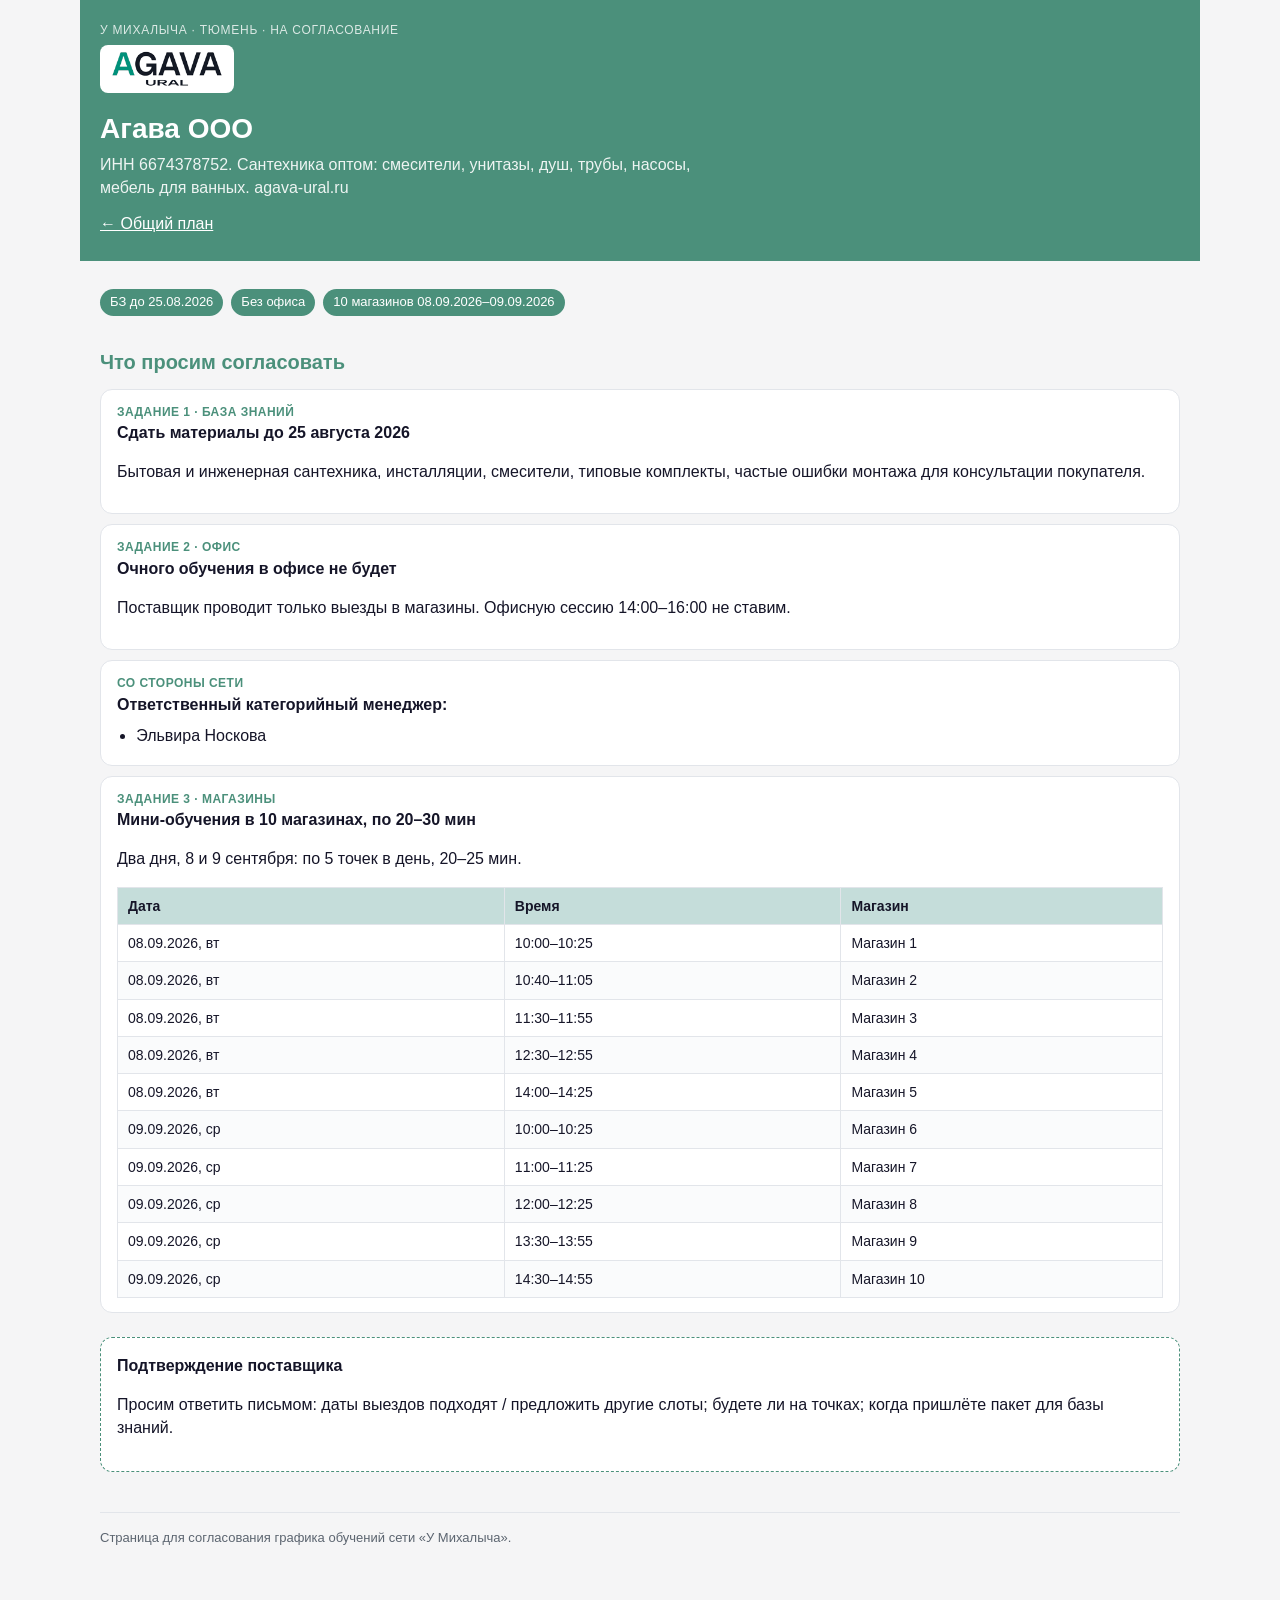
==== commit aa98d9c8: "Меняем подпись блока приглашённых на ответственного категорийного менеджера. Co-authored-by: Cursor " ====
--- a/p/agava.html
+++ b/p/agava.html
@@ -35,9 +35,9 @@
     </div>
     <div class="task">
       <div class="n">Со стороны сети</div>
-      <h3>Кого приглашаем на обучение</h3>
+      <h3>Ответственный категорийный менеджер:</h3>
       <ul class="invitees">
-          <li><strong>Категорийный менеджер:</strong> Эльвира Носкова</li>
+          <li>Эльвира Носкова</li>
       </ul>
     </div>
     <div class="task">
